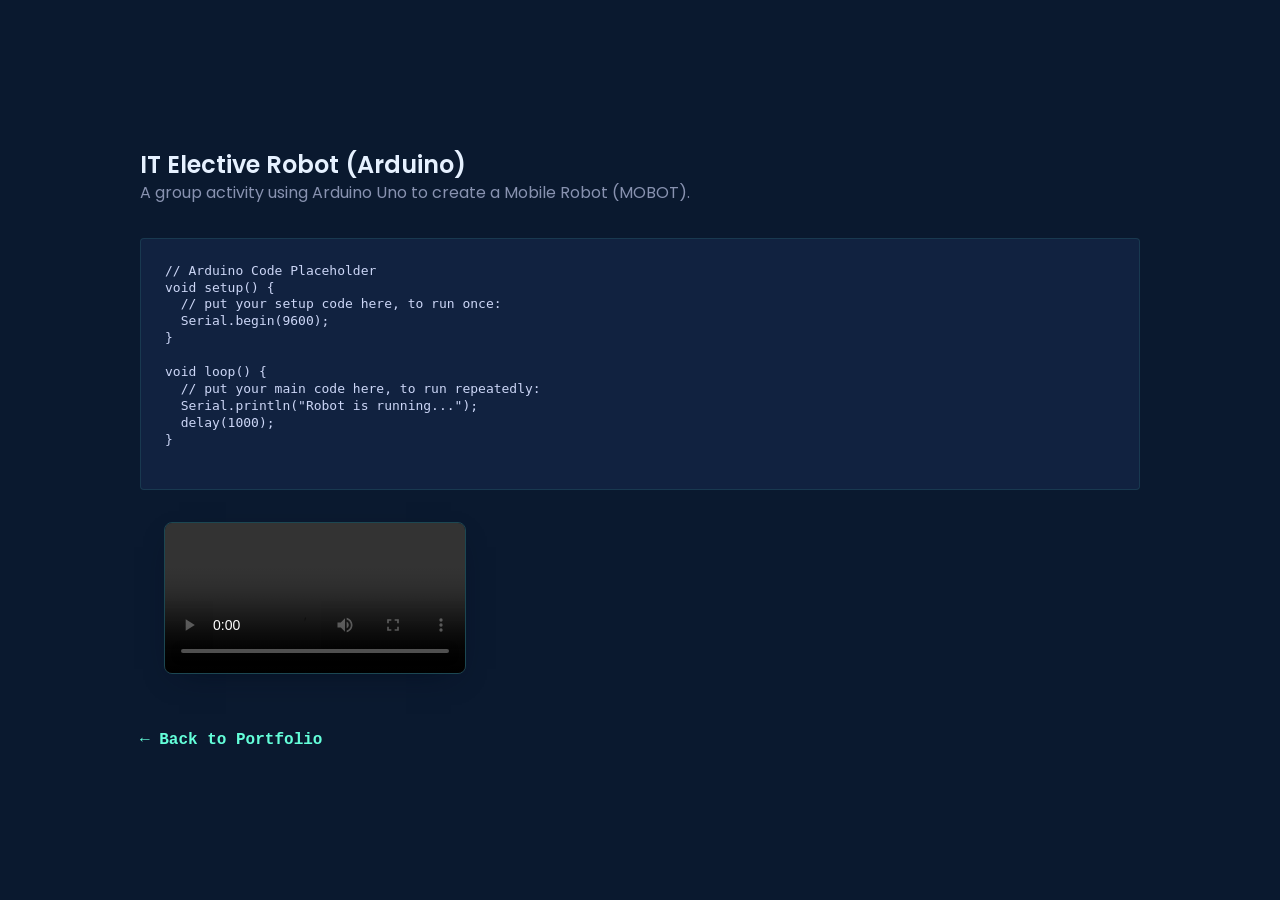
==== Arduino.html @ 3643d7b8 "test test" ====
<!DOCTYPE html>
<html lang="en">
<head>
    <meta charset="UTF-8">
    <meta name="viewport" content="width=device-width, initial-scale=1.0">
    <title>Arduino Project - Jesrel Cuambot</title>
    <link rel="stylesheet" href="style.css">
    <link rel="preconnect" href="https://fonts.googleapis.com">
    <link rel="preconnect" href="https://fonts.gstatic.com" crossorigin>
    <link href="https://fonts.googleapis.com/css2?family=Poppins:wght@300;400;600;700&display=swap" rel="stylesheet">
    <style>
        body {
            background-color: var(--bg-color);
            color: var(--text-main);
        }
        .code-container {
            background: var(--bg-alt);
            color: var(--text-main);
            padding: 1.5rem;
            border-radius: 4px;
            text-align: left;
            overflow-x: auto;
            font-family: 'Courier New', Courier, monospace;
            margin-top: 2rem;
            border: 1px solid rgba(100, 255, 218, 0.1);
        }
        .back-link {
            display: inline-block;
            margin-top: 2rem;
            color: var(--accent-color);
            text-decoration: none;
            font-weight: 600;
            font-family: 'Courier New', Courier, monospace;
            transition: var(--transition);
        }
        .back-link:hover {
            text-decoration: underline;
            text-shadow: 0 0 10px rgba(100, 255, 218, 0.3);
        }
        h1 {
            color: var(--white-color);
        }
        video {
            border: 1px solid rgba(100, 255, 218, 0.2);
            box-shadow: var(--shadow);
        }
    </style>
</head>
<body>
    <main class="container">
        <section>
            <div class="content-wrapper">
                <h1>IT Elective Robot (Arduino)</h1>
                <p>A group activity using Arduino Uno to create a Mobile Robot (MOBOT).</p>
                
                <div class="code-container">
                    <pre>
// Arduino Code Placeholder
void setup() {
  // put your setup code here, to run once:
  Serial.begin(9600);
}

void loop() {
  // put your main code here, to run repeatedly:
  Serial.println("Robot is running...");
  delay(1000);
}
                    </pre>
                </div>

                <div class="project-links" style="margin-top: 2rem;">
                    <video controls style="max-width: 100%; height: auto; border-radius: 8px;">
                        <source src="robot.mp4" type="video/mp4">
                        Your browser does not support the video tag.
                    </video>
                </div>

                <a href="index.html#projects" class="back-link">← Back to Portfolio</a>
            </div>
        </section>
    </main>
</body>
</html>
---- style.css ----
/* ======== GLOBAL STYLES & VARIABLES ======== */
:root {
    --bg-color: #0a192f;
    --bg-alt: #112240;
    --accent-color: #64ffda;
    --text-main: #ccd6f6;
    --text-sub: #8892b0;
    --white-color: #e6f1ff;
    --glass-bg: rgba(10, 25, 47, 0.7);
    --shadow: 0 10px 30px -15px rgba(2, 12, 27, 0.7);
    --transition: all 0.3s cubic-bezier(0.645, 0.045, 0.355, 1);
}

* {
    margin: 0;
    padding: 0;
    box-sizing: border-box;
}

html {
    scroll-behavior: smooth;
}

body {
    font-family: 'Poppins', sans-serif;
    color: var(--text-main);
    background-color: var(--bg-color);
    overflow-x: hidden;
    line-height: 1.3;
}

h1, h2, h3 {
    font-weight: 600;
    color: var(--white-color);
}

h2 {
    font-size: clamp(26px, 5vw, 32px);
    margin-bottom: 2rem;
    display: flex;
    align-items: center;
    position: relative;
    width: 100%;
    white-space: nowrap;
}

h2::after {
    content: "";
    display: block;
    position: relative;
    top: 0px;
    width: 300px;
    height: 1px;
    margin-left: 20px;
    background-color: var(--text-sub);
    opacity: 0.3;
}

p {
    line-height: 1.6;
    color: var(--text-sub);
}

/* ======== ANIMATIONS ======== */
@keyframes fadeInUp {
    from {
        opacity: 0;
        transform: translateY(20px);
    }
    to {
        opacity: 1;
        transform: translateY(0);
    }
}

.reveal {
    opacity: 0;
    transform: translateY(20px);
    transition: var(--transition);
}

.reveal.active {
    opacity: 1;
    transform: translateY(0);
}

/* ======== SCROLLABLE CONTAINER LOGIC ======== */
.container {
    height: 100vh;
    overflow-y: auto;
    scroll-snap-type: y mandatory;
}

section {
    min-height: 100vh;
    width: 100vw;
    scroll-snap-align: start;
    display: flex;
    justify-content: center;
    align-items: center;
    padding: 100px 5%;
    position: relative;
}

section:nth-of-type(even) {
    background-color: var(--bg-alt);
}

.content-wrapper {
    max-width: 1000px;
    width: 100%;
}

/* ======== NAVIGATION BAR ======== */
nav {
    position: fixed;
    top: 0;
    width: 100%;
    background: var(--glass-bg);
    backdrop-filter: blur(10px);
    padding: 1.5rem 0;
    z-index: 1000;
    box-shadow: var(--shadow);
    transition: var(--transition);
}

nav ul {
    list-style: none;
    display: flex;
    justify-content: center;
    gap: 3rem;
}

nav a {
    text-decoration: none;
    color: var(--text-main);
    font-size: 0.9rem;
    font-weight: 500;
    transition: var(--transition);
    font-family: 'Courier New', Courier, monospace;
}

nav a::before {
    content: "// ";
    color: var(--accent-color);
}

nav a:hover {
    color: var(--accent-color);
}

/* ======== PAGE 1: HOME ======== */
#home {
    text-align: center;
    flex-direction: column;
}

.home-content h1 {
    font-size: clamp(40px, 8vw, 80px);
    margin-bottom: 0.5rem;
    color: var(--white-color);
}

.home-content p {
    font-size: clamp(16px, 2vw, 20px);
    font-weight: 400;
    color: var(--text-sub);
    max-width: 540px;
    margin: 0 auto;
}

.profile-pic {
    width: 200px;
    height: 200px;
    border-radius: 50%;
    object-fit: cover;
    margin-bottom: 2rem;
    border: 2px solid var(--accent-color);
    box-shadow: 0 0 20px rgba(100, 255, 218, 0.2);
    transition: var(--transition);
}

.profile-pic:hover {
    box-shadow: 0 0 30px rgba(100, 255, 218, 0.4);
    transform: scale(1.05);
}

/* Scroll down animation */
.scroll-down {
    position: absolute;
    bottom: 30px;
    left: 50%;
    transform: translateX(-50%);
}
.scroll-down a {
    text-decoration: none;
    color: var(--text-main);
    display: block;
    padding-top: 50px;
    position: relative;
    font-size: 0.8rem;
    font-family: 'Courier New', Courier, monospace;
}
.scroll-down span {
    position: absolute;
    top: 0;
    left: 50%;
    width: 24px;
    height: 40px;
    margin-left: -12px;
    border: 2px solid var(--accent-color);
    border-radius: 50px;
}
.scroll-down span::before {
    content: '';
    position: absolute;
    top: 10px;
    left: 50%;
    width: 4px;
    height: 4px;
    margin-left: -2px;
    background-color: var(--accent-color);
    border-radius: 100%;
    animation: scroll-animation 2s infinite;
}
@keyframes scroll-animation {
    0% { opacity: 0; transform: translateY(0); }
    40% { opacity: 1; }
    80% { opacity: 0; transform: translateY(20px); }
    100% { opacity: 0; }
}


/* ======== PAGE 2: ABOUT ======== */
#about .about-text {
    max-width: 700px;
    margin: 0 auto 3rem auto;
    font-size: 1.1rem;
    text-align: left;
}

.skills-grid {
    display: flex;
    justify-content: flex-start;
    gap: 4rem;
    text-align: left;
    flex-wrap: wrap;
}

.skill-category h3 {
    color: var(--accent-color);
    font-family: 'Courier New', Courier, monospace;
    font-size: 1.2rem;
    margin-bottom: 1rem;
}

.skill-category ul {
    list-style: none;
}

.skill-category li {
    padding: 0.3rem 0;
    position: relative;
    padding-left: 1.5rem;
}

.skill-category li::before {
    content: "▹";
    position: absolute;
    left: 0;
    color: var(--accent-color);
}


/* ======== PAGE 3: PROJECTS ======== */
.project-grid {
    display: grid;
    grid-template-columns: repeat(auto-fit, minmax(300px, 1fr));
    gap: 2rem;
}

.project-card {
    background: var(--bg-alt);
    border-radius: 4px;
    overflow: hidden;
    box-shadow: var(--shadow);
    text-align: left;
    transition: var(--transition);
    border: 1px solid transparent;
    display: flex;
    flex-direction: column;
}

.project-card:hover {
    transform: translateY(-5px);
    border-color: var(--accent-color);
}

.project-card img, .project-card video {
    width: 100%;
    height: 200px;
    object-fit: cover;
    filter: grayscale(100%) contrast(1) brightness(90%);
    transition: var(--transition);
}

.project-card:hover img, .project-card:hover video {
    filter: none;
}

.project-card h3 {
    font-size: 1.4rem;
    padding: 1.5rem 1.5rem 0.5rem 1.5rem;
    color: var(--white-color);
}

.project-card p {
    padding: 0 1.5rem 1.5rem 1.5rem;
    font-size: 0.95rem;
    flex-grow: 1;
}

.project-links {
    padding: 0 1.5rem 1.5rem 1.5rem;
    display: flex;
    gap: 1rem;
}

.project-links a {
    text-decoration: none;
    color: var(--accent-color);
    font-family: 'Courier New', Courier, monospace;
    font-size: 0.8rem;
    padding: 0.5rem 1rem;
    border: 1px solid var(--accent-color);
    border-radius: 4px;
    transition: var(--transition);
}

.project-links a:hover {
    background-color: rgba(100, 255, 218, 0.1);
    box-shadow: 0 0 10px rgba(100, 255, 218, 0.2);
}


/* ======== PAGE 4: CONTACT ======== */
#contact .content-wrapper > p {
    margin-bottom: 2rem;
    font-size: 1.1rem;
    max-width: 600px;
    margin-left: auto;
    margin-right: auto;
}
.contact-form {
    display: flex;
    flex-direction: column;
    gap: 1.5rem;
    max-width: 500px;
    margin: 0 auto;
}

.contact-form input,
.contact-form textarea {
    width: 100%;
    padding: 1rem;
    background-color: var(--bg-alt);
    border: 1px solid var(--text-sub);
    border-radius: 4px;
    color: var(--white-color);
    font-family: 'Poppins', sans-serif;
    transition: var(--transition);
}

.contact-form input:focus,
.contact-form textarea:focus {
    outline: none;
    border-color: var(--accent-color);
}

.contact-form button {
    padding: 1rem;
    border: 1px solid var(--accent-color);
    border-radius: 4px;
    background-color: transparent;
    color: var(--accent-color);
    font-size: 1rem;
    font-family: 'Courier New', Courier, monospace;
    font-weight: 600;
    cursor: pointer;
    transition: var(--transition);
    align-self: flex-start;
}

.contact-form button:hover {
    background-color: rgba(100, 255, 218, 0.1);
    box-shadow: 0 0 15px rgba(100, 255, 218, 0.2);
}

#status {
    margin-top: 1rem;
    font-weight: 600;
    text-align: center;
}

.social-links {
    margin-top: 3rem;
}

.social-links p {
    margin-bottom: 1rem;
}

.social-links a {
    color: var(--accent-color);
    text-decoration: none;
    font-weight: 600;
    font-family: 'Courier New', Courier, monospace;
    transition: var(--transition);
}
.social-links a:hover {
    text-shadow: 0 0 10px rgba(100, 255, 218, 0.3);
}
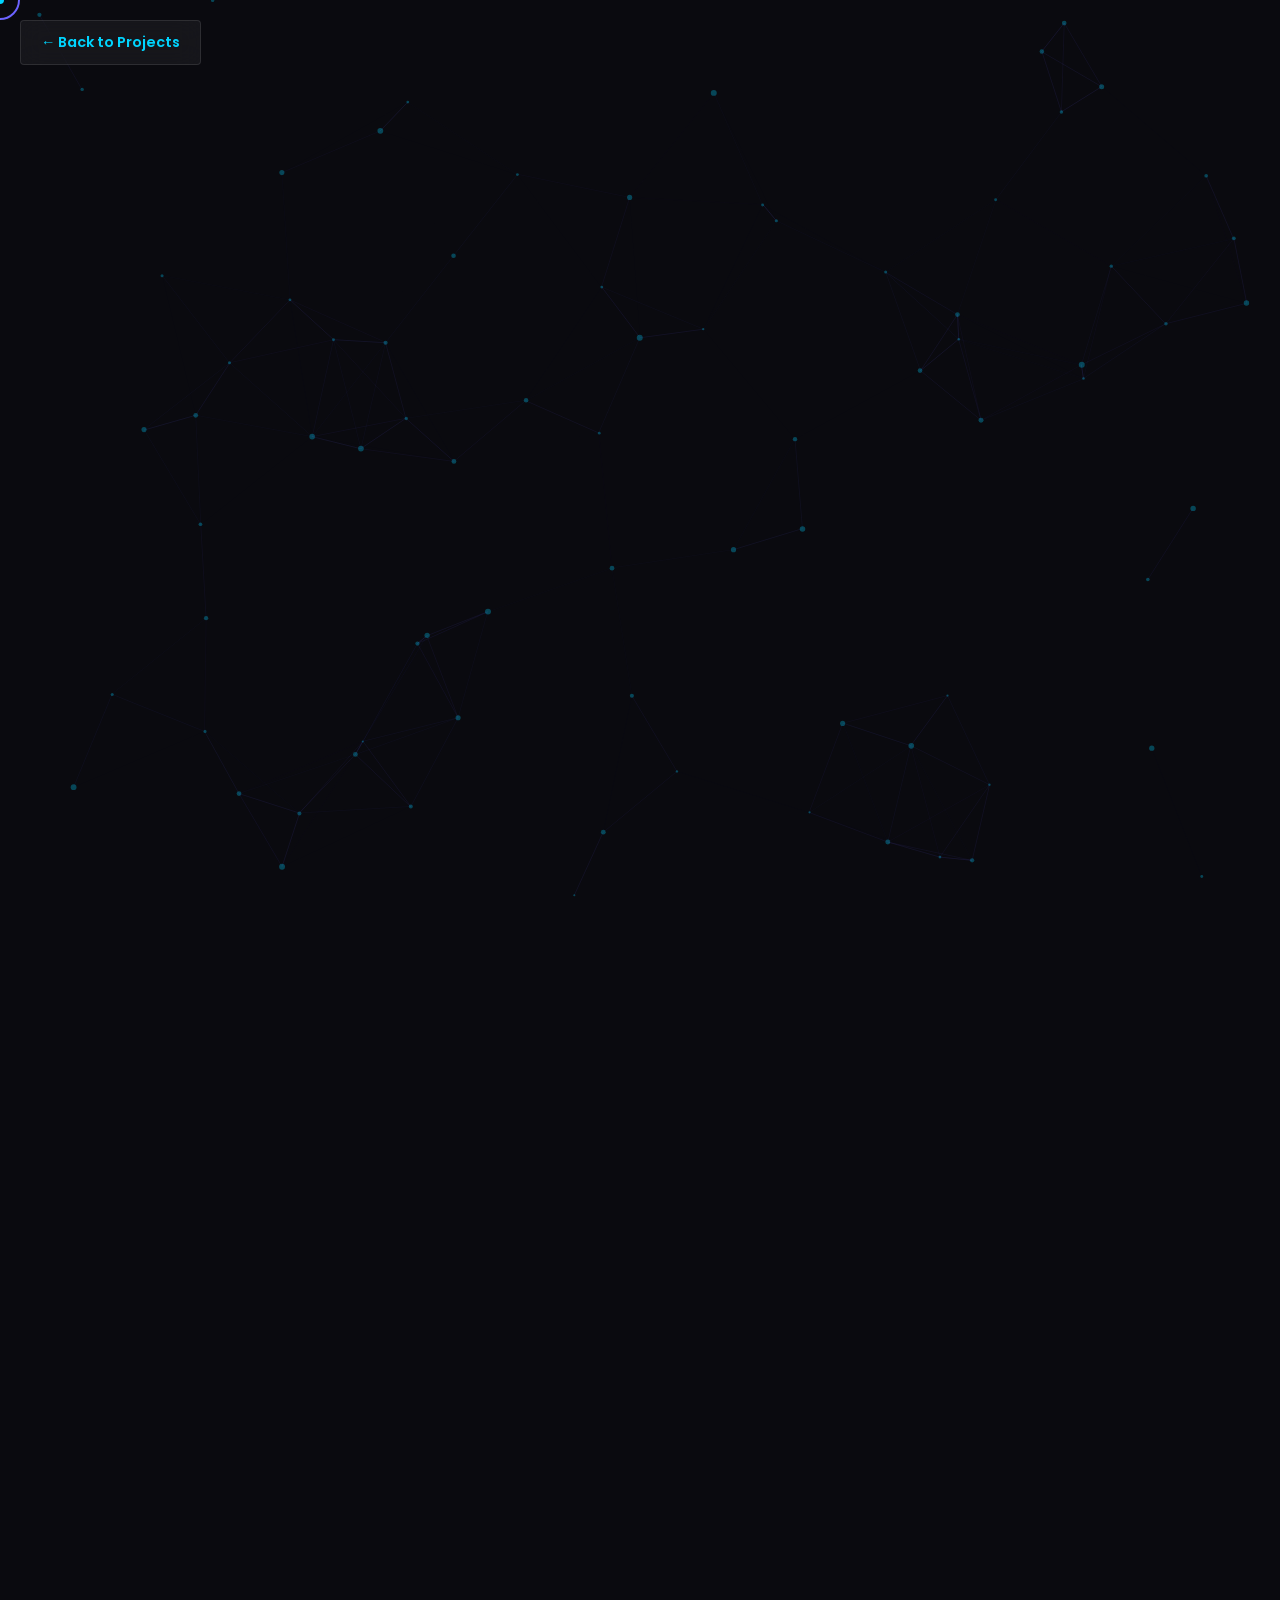
==== commit 9e5ab4f3: "test test" ====
--- a/Arduino.html
+++ b/Arduino.html
@@ -3,82 +3,150 @@
 <head>
     <meta charset="UTF-8">
     <meta name="viewport" content="width=device-width, initial-scale=1.0">
-    <title>Arduino Project - Jesrel Cuambot</title>
+    <title>Arduino Robot | Jesrel Cuambot</title>
     <link rel="stylesheet" href="style.css">
     <link rel="preconnect" href="https://fonts.googleapis.com">
     <link rel="preconnect" href="https://fonts.gstatic.com" crossorigin>
     <link href="https://fonts.googleapis.com/css2?family=Poppins:wght@300;400;600;700&display=swap" rel="stylesheet">
     <style>
-        body {
-            background-color: var(--bg-color);
-            color: var(--text-main);
-        }
-        .code-container {
-            background: var(--bg-alt);
-            color: var(--text-main);
-            padding: 1.5rem;
+        .back-btn-top {
+            position: fixed;
+            top: 20px;
+            left: 20px;
+            z-index: 1001;
+            text-decoration: none;
+            color: var(--accent-cyan);
+            background: var(--surface);
+            backdrop-filter: blur(12px);
+            border: 1px solid var(--glass-border);
+            padding: 10px 20px;
             border-radius: 4px;
-            text-align: left;
-            overflow-x: auto;
-            font-family: 'Courier New', Courier, monospace;
-            margin-top: 2rem;
-            border: 1px solid rgba(100, 255, 218, 0.1);
-        }
-        .back-link {
-            display: inline-block;
-            margin-top: 2rem;
-            color: var(--accent-color);
-            text-decoration: none;
+            font-size: 0.9rem;
             font-weight: 600;
-            font-family: 'Courier New', Courier, monospace;
             transition: var(--transition);
         }
-        .back-link:hover {
-            text-decoration: underline;
-            text-shadow: 0 0 10px rgba(100, 255, 218, 0.3);
+
+        .back-btn-top:hover {
+            background: var(--accent-cyan);
+            color: var(--bg-dark);
+            transform: translateY(-2px);
+            box-shadow: 0 5px 15px rgba(0, 212, 255, 0.2);
         }
-        h1 {
-            color: var(--white-color);
+
+        .project-detail-content {
+            padding-top: 100px;
+            max-width: 900px;
+            margin: 0 auto;
         }
-        video {
-            border: 1px solid rgba(100, 255, 218, 0.2);
-            box-shadow: var(--shadow);
+
+        .project-header {
+            margin-bottom: 3rem;
+        }
+
+        .project-title {
+            font-size: clamp(2rem, 5vw, 3.5rem);
+            margin-bottom: 1rem;
+            color: var(--white);
+        }
+
+        .media-container {
+            width: 100%;
+            margin-bottom: 3rem;
+            border-radius: 16px;
+            overflow: hidden;
+            border: 1px solid var(--glass-border);
+            box-shadow: 0 20px 40px rgba(0,0,0,0.4);
+            background: #000;
+        }
+
+        .media-container video {
+            width: 100%;
+            display: block;
+        }
+
+        .code-block {
+            background: rgba(10, 10, 15, 0.9);
+            border: 1px solid var(--glass-border);
+            padding: 2rem;
+            border-radius: 12px;
+            overflow-x: auto;
+            font-family: 'Courier New', monospace;
+            color: var(--accent-cyan);
+            margin-bottom: 3rem;
+        }
+
+        .details-card {
+            background: var(--surface);
+            backdrop-filter: blur(12px);
+            border: 1px solid var(--glass-border);
+            padding: 3rem;
+            border-radius: 20px;
+            margin-bottom: 5rem;
+        }
+
+        .details-card h3 {
+            color: var(--accent-cyan);
+            margin-bottom: 1.5rem;
+            font-size: 1.5rem;
+        }
+
+        .details-card p {
+            margin-bottom: 2rem;
+            font-weight: 300;
         }
     </style>
 </head>
 <body>
-    <main class="container">
-        <section>
-            <div class="content-wrapper">
-                <h1>IT Elective Robot (Arduino)</h1>
-                <p>A group activity using Arduino Uno to create a Mobile Robot (MOBOT).</p>
+    <!-- Custom Cursor -->
+    <div class="cursor-dot"></div>
+    <div class="cursor-outline"></div>
+
+    <!-- Particle Background -->
+    <canvas id="particleCanvas"></canvas>
+
+    <a href="index.html#projects" class="back-btn-top">← Back to Projects</a>
+
+    <main class="container section-padding">
+        <div class="project-detail-content reveal">
+            <div class="project-header">
+                <h1 class="project-title gradient-text">Arduino Mobile Robot</h1>
+                <p class="pre-title">IT Elective Project | Group Activity</p>
+            </div>
+
+            <div class="media-container">
+                <video controls>
+                    <source src="robot.mp4" type="video/mp4">
+                    Your browser does not support the video tag.
+                </video>
+            </div>
+
+            <div class="details-card">
+                <h3>Project Overview</h3>
+                <p>A group activity using Arduino Uno to create a fully functional Mobile Robot (MOBOT). This project focused on integrating hardware components with C++ based Arduino programming to achieve autonomous or remote-controlled movement.</p>
                 
-                <div class="code-container">
+                <h3>Source Code Snippet</h3>
+                <div class="code-block">
                     <pre>
 // Arduino Code Placeholder
 void setup() {
-  // put your setup code here, to run once:
   Serial.begin(9600);
+  // Initialize motor pins here
 }
 
 void loop() {
-  // put your main code here, to run repeatedly:
+  // Main control logic
   Serial.println("Robot is running...");
   delay(1000);
 }
                     </pre>
                 </div>
 
-                <div class="project-links" style="margin-top: 2rem;">
-                    <video controls style="max-width: 100%; height: auto; border-radius: 8px;">
-                        <source src="robot.mp4" type="video/mp4">
-                        Your browser does not support the video tag.
-                    </video>
-                </div>
+                <h3>Learning Outcomes</h3>
+                <p>Through this workshop, we gained hands-on experience in circuit design, motor control logic, and collaborative engineering. The robot successfully demonstrated mobility and responsiveness during the final presentation.</p>
+            </div>
+        </div>
+    </main>
 
-                <a href="index.html#projects" class="back-link">← Back to Portfolio</a>
-            </div>
-        </section>
-    </main>
+    <script src="script.js"></script>
 </body>
 </html>
--- a/style.css
+++ b/style.css
@@ -1,82 +1,339 @@
-/* ======== GLOBAL STYLES & VARIABLES ======== */
+/* ======== GLOBAL VARIABLES & RESET ======== */
 :root {
-    --bg-color: #0a192f;
-    --bg-alt: #112240;
-    --accent-color: #64ffda;
-    --text-main: #ccd6f6;
-    --text-sub: #8892b0;
-    --white-color: #e6f1ff;
-    --glass-bg: rgba(10, 25, 47, 0.7);
-    --shadow: 0 10px 30px -15px rgba(2, 12, 27, 0.7);
-    --transition: all 0.3s cubic-bezier(0.645, 0.045, 0.355, 1);
+    --bg-dark: #0a0a0f;
+    --surface: rgba(255, 255, 255, 0.05);
+    --surface-hover: rgba(255, 255, 255, 0.1);
+    --accent-purple: #6c63ff;
+    --accent-cyan: #00d4ff;
+    --text-main: #e0e0e0;
+    --text-muted: #888;
+    --white: #ffffff;
+    --glass-border: rgba(255, 255, 255, 0.1);
+    --transition: all 0.4s cubic-bezier(0.175, 0.885, 0.32, 1.275);
 }
 
 * {
     margin: 0;
     padding: 0;
     box-sizing: border-box;
+    cursor: none; /* Hide default cursor for custom one */
 }
 
 html {
     scroll-behavior: smooth;
+    overflow-x: hidden;
 }
 
 body {
     font-family: 'Poppins', sans-serif;
+    background-color: var(--bg-dark);
     color: var(--text-main);
-    background-color: var(--bg-color);
+    line-height: 1.6;
     overflow-x: hidden;
-    line-height: 1.3;
-}
-
-h1, h2, h3 {
-    font-weight: 600;
-    color: var(--white-color);
-}
-
-h2 {
-    font-size: clamp(26px, 5vw, 32px);
+}
+
+/* ======== CUSTOM CURSOR ======== */
+.cursor-dot,
+.cursor-outline {
+    pointer-events: none;
+    position: fixed;
+    top: 0;
+    left: 0;
+    transform: translate(-50%, -50%);
+    border-radius: 50%;
+    z-index: 9999;
+    transition: opacity 0.3s ease, transform 0.3s ease;
+}
+
+.cursor-dot {
+    width: 8px;
+    height: 8px;
+    background-color: var(--accent-cyan);
+}
+
+.cursor-outline {
+    width: 40px;
+    height: 40px;
+    border: 2px solid var(--accent-purple);
+}
+
+/* Cursor hover state */
+.cursor-hover .cursor-dot {
+    transform: translate(-50%, -50%) scale(1.5);
+}
+.cursor-hover .cursor-outline {
+    width: 60px;
+    height: 60px;
+    background-color: rgba(108, 99, 255, 0.1);
+    border-color: var(--accent-cyan);
+}
+
+/* ======== BACKGROUNDS ======== */
+#particleCanvas {
+    position: fixed;
+    top: 0;
+    left: 0;
+    width: 100%;
+    height: 100%;
+    z-index: -1;
+}
+
+/* ======== NAVIGATION ======== */
+header {
+    position: fixed;
+    top: 0;
+    width: 100%;
+    z-index: 1000;
+    background: rgba(10, 10, 15, 0.8);
+    backdrop-filter: blur(12px);
+    border-bottom: 1px solid var(--glass-border);
+}
+
+.nav-container {
+    max-width: 1200px;
+    margin: 0 auto;
+    padding: 1.5rem 5%;
+    display: flex;
+    justify-content: space-between;
+    align-items: center;
+}
+
+.logo {
+    font-size: 1.5rem;
+    font-weight: 700;
+    text-decoration: none;
+    color: var(--white);
+}
+
+.logo span {
+    color: var(--accent-cyan);
+}
+
+.nav-links {
+    display: flex;
+    list-style: none;
+    gap: 2.5rem;
+}
+
+.nav-links a {
+    text-decoration: none;
+    color: var(--text-main);
+    font-weight: 400;
+    font-size: 0.9rem;
+    position: relative;
+    transition: var(--transition);
+}
+
+.nav-links a::after {
+    content: '';
+    position: absolute;
+    bottom: -5px;
+    left: 0;
+    width: 100%;
+    height: 2px;
+    background: linear-gradient(to right, var(--accent-purple), var(--accent-cyan));
+    transform: scaleX(0);
+    transform-origin: right;
+    transition: transform 0.3s ease;
+}
+
+.nav-links a:hover {
+    color: var(--white);
+}
+
+.nav-links a:hover::after {
+    transform: scaleX(1);
+    transform-origin: left;
+}
+
+/* Hamburger Menu */
+.menu-btn {
+    display: none;
+    justify-content: center;
+    align-items: center;
+    width: 30px;
+    height: 30px;
+    cursor: pointer;
+    transition: all .5s ease-in-out;
+    z-index: 1001;
+}
+
+.menu-btn__burger {
+    width: 25px;
+    height: 2px;
+    background: var(--white);
+    border-radius: 5px;
+    transition: all .5s ease-in-out;
+}
+
+.menu-btn__burger::before,
+.menu-btn__burger::after {
+    content: '';
+    position: absolute;
+    width: 25px;
+    height: 2px;
+    background: var(--white);
+    border-radius: 5px;
+    transition: all .5s ease-in-out;
+}
+
+.menu-btn__burger::before { transform: translateY(-8px); }
+.menu-btn__burger::after { transform: translateY(8px); }
+
+/* Animation */
+.menu-btn.open .menu-btn__burger {
+    transform: translateX(-50px);
+    background: transparent;
+}
+.menu-btn.open .menu-btn__burger::before {
+    transform: rotate(45deg) translate(35px, -35px);
+}
+.menu-btn.open .menu-btn__burger::after {
+    transform: rotate(-45deg) translate(35px, 35px);
+}
+
+/* ======== HERO SECTION ======== */
+.hero-section {
+    height: 100vh;
+    display: flex;
+    justify-content: center;
+    align-items: center;
+    text-align: center;
+    padding: 0 5%;
+}
+
+.profile-container {
     margin-bottom: 2rem;
-    display: flex;
+    position: relative;
+    display: inline-block;
+}
+
+.profile-pic {
+    width: 180px;
+    height: 180px;
+    border-radius: 50%;
+    object-fit: cover;
+    border: 4px solid var(--glass-border);
+    animation: floating 4s ease-in-out infinite;
+    box-shadow: 0 0 30px rgba(108, 99, 255, 0.2);
+}
+
+@keyframes floating {
+    0%, 100% { transform: translateY(0); }
+    50% { transform: translateY(-15px); }
+}
+
+.pre-title {
+    color: var(--accent-cyan);
+    font-family: 'Courier New', monospace;
+    font-size: 1.1rem;
+    margin-bottom: 0.5rem;
+}
+
+.hero-section h1 {
+    font-size: clamp(3rem, 8vw, 5rem);
+    font-weight: 700;
+    margin-bottom: 1rem;
+}
+
+.gradient-text {
+    background: linear-gradient(45deg, var(--accent-purple), var(--accent-cyan), var(--accent-purple));
+    background-size: 200% auto;
+    -webkit-background-clip: text;
+    -webkit-text-fill-color: transparent;
+    animation: gradientShift 5s linear infinite;
+}
+
+@keyframes gradientShift {
+    to { background-position: 200% center; }
+}
+
+.typewriter-text {
+    font-size: clamp(1.2rem, 3vw, 2rem);
+    font-weight: 300;
+    color: var(--text-muted);
+    min-height: 1.5em;
+}
+
+/* Scroll Indicator */
+.scroll-indicator {
+    position: absolute;
+    bottom: 40px;
+    left: 50%;
+    transform: translateX(-50%);
+}
+
+.scroll-indicator a {
+    text-decoration: none;
+    color: var(--text-muted);
+    display: flex;
+    flex-direction: column;
     align-items: center;
+    gap: 10px;
+}
+
+.scroll-indicator span {
+    width: 25px;
+    height: 45px;
+    border: 2px solid var(--text-muted);
+    border-radius: 20px;
     position: relative;
-    width: 100%;
-    white-space: nowrap;
-}
-
-h2::after {
-    content: "";
-    display: block;
-    position: relative;
-    top: 0px;
-    width: 300px;
+}
+
+.scroll-indicator span::before {
+    content: '';
+    position: absolute;
+    top: 8px;
+    left: 50%;
+    width: 6px;
+    height: 6px;
+    background-color: var(--accent-cyan);
+    border-radius: 50%;
+    transform: translateX(-50%);
+    animation: scrollMouse 2s infinite;
+}
+
+@keyframes scrollMouse {
+    0% { opacity: 1; transform: translate(-50%, 0); }
+    100% { opacity: 0; transform: translate(-50%, 20px); }
+}
+
+/* ======== GENERAL SECTION STYLES ======== */
+.section-padding {
+    padding: 100px 5%;
+}
+
+.container {
+    max-width: 1100px;
+    margin: 0 auto;
+}
+
+.section-title {
+    font-size: clamp(2rem, 5vw, 2.5rem);
+    margin-bottom: 3rem;
+    display: flex;
+    align-items: center;
+    gap: 15px;
+}
+
+.section-title span {
+    color: var(--accent-purple);
+    font-family: 'Courier New', monospace;
+    font-size: 1.2rem;
+}
+
+.section-title::after {
+    content: '';
+    flex: 1;
     height: 1px;
-    margin-left: 20px;
-    background-color: var(--text-sub);
-    opacity: 0.3;
-}
-
-p {
-    line-height: 1.6;
-    color: var(--text-sub);
-}
-
-/* ======== ANIMATIONS ======== */
-@keyframes fadeInUp {
-    from {
-        opacity: 0;
-        transform: translateY(20px);
-    }
-    to {
-        opacity: 1;
-        transform: translateY(0);
-    }
-}
-
+    background: var(--glass-border);
+}
+
+/* Reveal Animations */
 .reveal {
     opacity: 0;
-    transform: translateY(20px);
-    transition: var(--transition);
+    transform: translateY(30px);
+    transition: all 0.8s ease-out;
 }
 
 .reveal.active {
@@ -84,339 +341,305 @@
     transform: translateY(0);
 }
 
-/* ======== SCROLLABLE CONTAINER LOGIC ======== */
-.container {
-    height: 100vh;
-    overflow-y: auto;
-    scroll-snap-type: y mandatory;
-}
-
-section {
-    min-height: 100vh;
-    width: 100vw;
-    scroll-snap-align: start;
+/* ======== ABOUT SECTION ======== */
+.about-text p {
+    margin-bottom: 1.5rem;
+    font-weight: 300;
+}
+
+.skills-tags {
+    display: flex;
+    flex-wrap: wrap;
+    gap: 12px;
+    margin-top: 2rem;
+}
+
+.skill-tag {
+    background: var(--surface);
+    border: 1px solid var(--glass-border);
+    padding: 8px 16px;
+    border-radius: 30px;
+    font-size: 0.85rem;
+    transition: var(--transition);
+}
+
+.skill-tag:hover {
+    background: rgba(108, 99, 255, 0.1);
+    border-color: var(--accent-purple);
+    transform: translateY(-5px);
+    box-shadow: 0 5px 15px rgba(108, 99, 255, 0.2);
+}
+
+/* ======== PROJECTS SECTION ======== */
+.project-grid {
+    display: grid;
+    grid-template-columns: repeat(auto-fit, minmax(320px, 1fr));
+    gap: 2rem;
+}
+
+.project-card {
+    background: var(--surface);
+    backdrop-filter: blur(12px);
+    border: 1px solid var(--glass-border);
+    border-radius: 16px;
+    overflow: hidden;
+    transition: var(--transition);
+}
+
+.project-card:hover {
+    transform: translateY(-8px);
+    border-color: var(--accent-cyan);
+    box-shadow: 0 10px 30px rgba(0, 212, 255, 0.1);
+}
+
+.card-image {
+    position: relative;
+    height: 220px;
+    overflow: hidden;
+}
+
+.card-image img, .card-image video {
+    width: 100%;
+    height: 100%;
+    object-fit: cover;
+    transition: transform 0.5s ease;
+}
+
+.card-overlay {
+    position: absolute;
+    top: 0;
+    left: 0;
+    width: 100%;
+    height: 100%;
+    background: rgba(10, 10, 15, 0.7);
     display: flex;
     justify-content: center;
     align-items: center;
-    padding: 100px 5%;
+    opacity: 0;
+    transition: opacity 0.3s ease;
+}
+
+.project-card:hover .card-overlay {
+    opacity: 1;
+}
+
+.project-card:hover .card-image img {
+    transform: scale(1.1);
+}
+
+.cta-btn {
+    text-decoration: none;
+    color: var(--white);
+    border: 1px solid var(--accent-cyan);
+    padding: 10px 20px;
+    border-radius: 4px;
+    font-size: 0.9rem;
+    transition: var(--transition);
+}
+
+.cta-btn:hover {
+    background: var(--accent-cyan);
+    color: var(--bg-dark);
+}
+
+.card-content {
+    padding: 1.5rem;
+}
+
+.card-content h3 {
+    font-size: 1.25rem;
+    margin-bottom: 0.8rem;
+}
+
+.card-content p {
+    font-size: 0.9rem;
+    color: var(--text-muted);
+    margin-bottom: 1.2rem;
+}
+
+.card-tags {
+    display: flex;
+    gap: 10px;
+}
+
+.card-tags span {
+    font-size: 0.75rem;
+    color: var(--accent-purple);
+    font-family: 'Courier New', monospace;
+}
+
+/* ======== HOBBY GRID ======== */
+.hobby-grid {
+    display: grid;
+    grid-template-columns: repeat(auto-fit, minmax(240px, 1fr));
+    gap: 1.5rem;
+}
+
+.hobby-card {
     position: relative;
-}
-
-section:nth-of-type(even) {
-    background-color: var(--bg-alt);
-}
-
-.content-wrapper {
-    max-width: 1000px;
-    width: 100%;
-}
-
-/* ======== NAVIGATION BAR ======== */
-nav {
-    position: fixed;
-    top: 0;
-    width: 100%;
-    background: var(--glass-bg);
-    backdrop-filter: blur(10px);
-    padding: 1.5rem 0;
-    z-index: 1000;
-    box-shadow: var(--shadow);
-    transition: var(--transition);
-}
-
-nav ul {
-    list-style: none;
-    display: flex;
-    justify-content: center;
-    gap: 3rem;
-}
-
-nav a {
-    text-decoration: none;
-    color: var(--text-main);
-    font-size: 0.9rem;
-    font-weight: 500;
-    transition: var(--transition);
-    font-family: 'Courier New', Courier, monospace;
-}
-
-nav a::before {
-    content: "// ";
-    color: var(--accent-color);
-}
-
-nav a:hover {
-    color: var(--accent-color);
-}
-
-/* ======== PAGE 1: HOME ======== */
-#home {
+    border-radius: 12px;
+    overflow: hidden;
+    height: 280px;
+    background: var(--surface);
+    border: 1px solid var(--glass-border);
+}
+
+.hobby-card img {
+    width: 100%;
+    height: 100%;
+    object-fit: cover;
+    opacity: 0.6;
+    transition: var(--transition);
+}
+
+.hobby-info {
+    position: absolute;
+    bottom: 0;
+    left: 0;
+    width: 100%;
+    padding: 1.5rem;
+    background: linear-gradient(transparent, rgba(10, 10, 15, 0.9));
+}
+
+.hobby-card:hover img {
+    opacity: 1;
+    transform: scale(1.05);
+}
+
+/* ======== CONTACT SECTION ======== */
+.contact-wrapper {
     text-align: center;
+    max-width: 600px;
+    margin: 0 auto;
+}
+
+.contact-desc {
+    margin-bottom: 3rem;
+}
+
+.contact-form {
+    display: flex;
     flex-direction: column;
-}
-
-.home-content h1 {
-    font-size: clamp(40px, 8vw, 80px);
-    margin-bottom: 0.5rem;
-    color: var(--white-color);
-}
-
-.home-content p {
-    font-size: clamp(16px, 2vw, 20px);
-    font-weight: 400;
-    color: var(--text-sub);
-    max-width: 540px;
-    margin: 0 auto;
-}
-
-.profile-pic {
-    width: 200px;
-    height: 200px;
-    border-radius: 50%;
-    object-fit: cover;
-    margin-bottom: 2rem;
-    border: 2px solid var(--accent-color);
-    box-shadow: 0 0 20px rgba(100, 255, 218, 0.2);
-    transition: var(--transition);
-}
-
-.profile-pic:hover {
-    box-shadow: 0 0 30px rgba(100, 255, 218, 0.4);
-    transform: scale(1.05);
-}
-
-/* Scroll down animation */
-.scroll-down {
-    position: absolute;
-    bottom: 30px;
-    left: 50%;
-    transform: translateX(-50%);
-}
-.scroll-down a {
-    text-decoration: none;
-    color: var(--text-main);
-    display: block;
-    padding-top: 50px;
+    gap: 2rem;
+}
+
+.form-group {
     position: relative;
-    font-size: 0.8rem;
-    font-family: 'Courier New', Courier, monospace;
-}
-.scroll-down span {
-    position: absolute;
-    top: 0;
-    left: 50%;
-    width: 24px;
-    height: 40px;
-    margin-left: -12px;
-    border: 2px solid var(--accent-color);
-    border-radius: 50px;
-}
-.scroll-down span::before {
-    content: '';
+}
+
+.form-group input, .form-group textarea {
+    width: 100%;
+    padding: 10px 0;
+    background: transparent;
+    border: none;
+    border-bottom: 1px solid var(--text-muted);
+    color: var(--white);
+    font-size: 1rem;
+    transition: border-color 0.3s ease;
+}
+
+.form-group label {
     position: absolute;
     top: 10px;
-    left: 50%;
-    width: 4px;
-    height: 4px;
-    margin-left: -2px;
-    background-color: var(--accent-color);
-    border-radius: 100%;
-    animation: scroll-animation 2s infinite;
-}
-@keyframes scroll-animation {
-    0% { opacity: 0; transform: translateY(0); }
-    40% { opacity: 1; }
-    80% { opacity: 0; transform: translateY(20px); }
-    100% { opacity: 0; }
-}
-
-
-/* ======== PAGE 2: ABOUT ======== */
-#about .about-text {
-    max-width: 700px;
-    margin: 0 auto 3rem auto;
-    font-size: 1.1rem;
-    text-align: left;
-}
-
-.skills-grid {
-    display: flex;
-    justify-content: flex-start;
-    gap: 4rem;
-    text-align: left;
-    flex-wrap: wrap;
-}
-
-.skill-category h3 {
-    color: var(--accent-color);
-    font-family: 'Courier New', Courier, monospace;
-    font-size: 1.2rem;
-    margin-bottom: 1rem;
-}
-
-.skill-category ul {
-    list-style: none;
-}
-
-.skill-category li {
-    padding: 0.3rem 0;
+    left: 0;
+    color: var(--text-muted);
+    pointer-events: none;
+    transition: all 0.3s ease;
+}
+
+.form-group input:focus, .form-group textarea:focus {
+    outline: none;
+    border-bottom-color: var(--accent-cyan);
+}
+
+.form-group input:focus ~ label,
+.form-group textarea:focus ~ label,
+.form-group input:valid ~ label,
+.form-group textarea:valid ~ label {
+    top: -20px;
+    font-size: 0.85rem;
+    color: var(--accent-cyan);
+}
+
+.submit-btn {
+    background: linear-gradient(45deg, var(--accent-purple), var(--accent-cyan));
+    border: none;
+    padding: 15px 30px;
+    color: var(--white);
+    font-size: 1rem;
+    font-weight: 600;
+    border-radius: 4px;
+    cursor: pointer;
+    align-self: flex-start;
     position: relative;
-    padding-left: 1.5rem;
-}
-
-.skill-category li::before {
-    content: "▹";
-    position: absolute;
-    left: 0;
-    color: var(--accent-color);
-}
-
-
-/* ======== PAGE 3: PROJECTS ======== */
-.project-grid {
-    display: grid;
-    grid-template-columns: repeat(auto-fit, minmax(300px, 1fr));
-    gap: 2rem;
-}
-
-.project-card {
-    background: var(--bg-alt);
-    border-radius: 4px;
     overflow: hidden;
-    box-shadow: var(--shadow);
-    text-align: left;
-    transition: var(--transition);
-    border: 1px solid transparent;
-    display: flex;
-    flex-direction: column;
-}
-
-.project-card:hover {
-    transform: translateY(-5px);
-    border-color: var(--accent-color);
-}
-
-.project-card img, .project-card video {
-    width: 100%;
-    height: 200px;
-    object-fit: cover;
-    filter: grayscale(100%) contrast(1) brightness(90%);
-    transition: var(--transition);
-}
-
-.project-card:hover img, .project-card:hover video {
-    filter: none;
-}
-
-.project-card h3 {
-    font-size: 1.4rem;
-    padding: 1.5rem 1.5rem 0.5rem 1.5rem;
-    color: var(--white-color);
-}
-
-.project-card p {
-    padding: 0 1.5rem 1.5rem 1.5rem;
-    font-size: 0.95rem;
-    flex-grow: 1;
-}
-
-.project-links {
-    padding: 0 1.5rem 1.5rem 1.5rem;
-    display: flex;
-    gap: 1rem;
-}
-
-.project-links a {
-    text-decoration: none;
-    color: var(--accent-color);
-    font-family: 'Courier New', Courier, monospace;
-    font-size: 0.8rem;
-    padding: 0.5rem 1rem;
-    border: 1px solid var(--accent-color);
-    border-radius: 4px;
-    transition: var(--transition);
-}
-
-.project-links a:hover {
-    background-color: rgba(100, 255, 218, 0.1);
-    box-shadow: 0 0 10px rgba(100, 255, 218, 0.2);
-}
-
-
-/* ======== PAGE 4: CONTACT ======== */
-#contact .content-wrapper > p {
-    margin-bottom: 2rem;
-    font-size: 1.1rem;
-    max-width: 600px;
-    margin-left: auto;
-    margin-right: auto;
-}
-.contact-form {
-    display: flex;
-    flex-direction: column;
-    gap: 1.5rem;
-    max-width: 500px;
-    margin: 0 auto;
-}
-
-.contact-form input,
-.contact-form textarea {
-    width: 100%;
-    padding: 1rem;
-    background-color: var(--bg-alt);
-    border: 1px solid var(--text-sub);
-    border-radius: 4px;
-    color: var(--white-color);
-    font-family: 'Poppins', sans-serif;
-    transition: var(--transition);
-}
-
-.contact-form input:focus,
-.contact-form textarea:focus {
-    outline: none;
-    border-color: var(--accent-color);
-}
-
-.contact-form button {
-    padding: 1rem;
-    border: 1px solid var(--accent-color);
-    border-radius: 4px;
-    background-color: transparent;
-    color: var(--accent-color);
-    font-size: 1rem;
-    font-family: 'Courier New', Courier, monospace;
-    font-weight: 600;
-    cursor: pointer;
-    transition: var(--transition);
-    align-self: flex-start;
-}
-
-.contact-form button:hover {
-    background-color: rgba(100, 255, 218, 0.1);
-    box-shadow: 0 0 15px rgba(100, 255, 218, 0.2);
-}
-
-#status {
-    margin-top: 1rem;
-    font-weight: 600;
-    text-align: center;
+    transition: var(--transition);
+}
+
+.submit-btn:hover {
+    transform: translateY(-3px);
+    box-shadow: 0 10px 20px rgba(0, 212, 255, 0.2);
 }
 
 .social-links {
     margin-top: 3rem;
-}
-
-.social-links p {
-    margin-bottom: 1rem;
-}
-
-.social-links a {
-    color: var(--accent-color);
+    display: flex;
+    justify-content: center;
+    gap: 2rem;
+}
+
+.social-icon {
     text-decoration: none;
-    font-weight: 600;
-    font-family: 'Courier New', Courier, monospace;
-    transition: var(--transition);
-}
-.social-links a:hover {
-    text-shadow: 0 0 10px rgba(100, 255, 218, 0.3);
-}+    color: var(--text-muted);
+    font-weight: 500;
+    transition: var(--transition);
+}
+
+.social-icon:hover {
+    color: var(--accent-purple);
+    text-shadow: 0 0 10px rgba(108, 99, 255, 0.5);
+}
+
+/* ======== FOOTER & BACK TO TOP ======== */
+#backToTop {
+    display: none;
+    position: fixed;
+    bottom: 30px;
+    right: 30px;
+    z-index: 99;
+    border: 1px solid var(--accent-cyan);
+    background: var(--bg-dark);
+    color: var(--accent-cyan);
+    padding: 10px 15px;
+    border-radius: 4px;
+    font-size: 1.2rem;
+    transition: var(--transition);
+}
+
+#backToTop:hover {
+    background: var(--accent-cyan);
+    color: var(--bg-dark);
+}
+
+footer {
+    text-align: center;
+    padding: 40px 0;
+    border-top: 1px solid var(--glass-border);
+    font-size: 0.85rem;
+    color: var(--text-muted);
+}
+
+/* ======== MOBILE RESPONSIVE ======== */
+@media screen and (max-width: 768px) {
+    .nav-links {
+        display: none; /* Hide links on mobile for simplicity, or implement menu */
+    }
+    
+    .hero-section h1 {
+        font-size: 3.5rem;
+    }
+    
+    .section-padding {
+        padding: 60px 5%;
+    }
+}
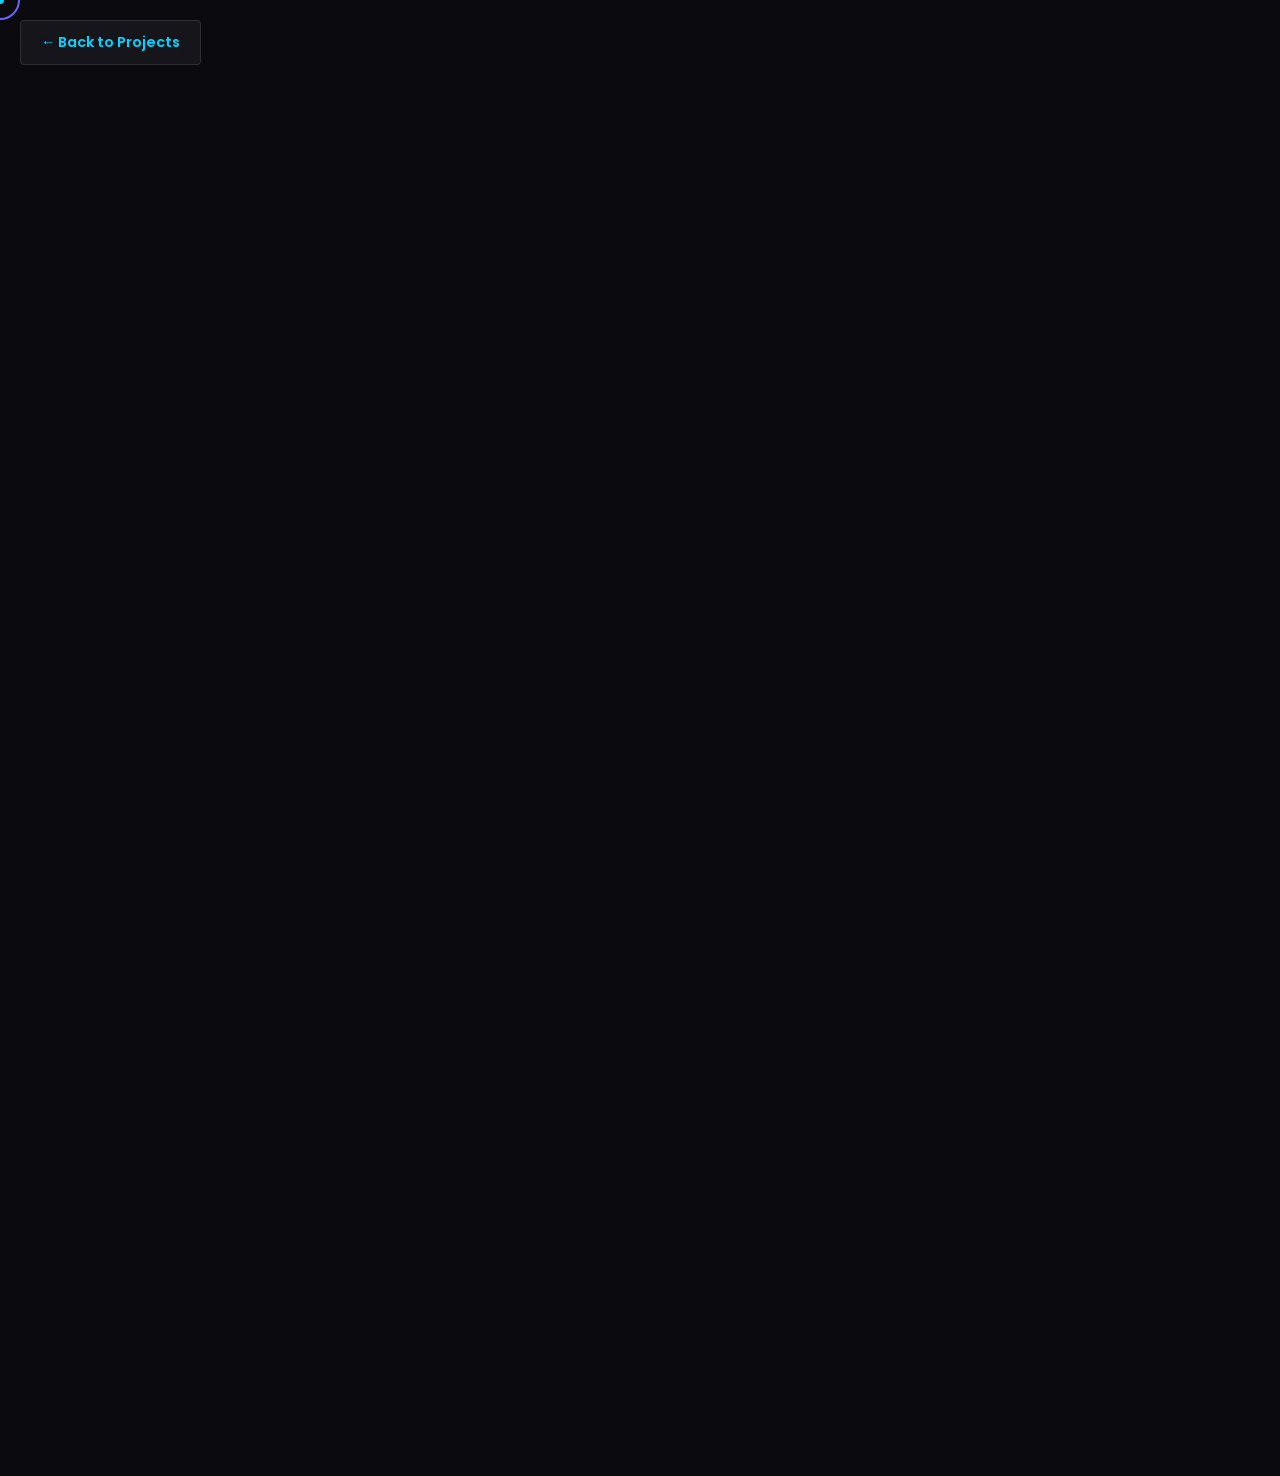
==== commit 7361d142: "test test" ====
--- a/Arduino.html
+++ b/Arduino.html
@@ -9,6 +9,62 @@
     <link rel="preconnect" href="https://fonts.gstatic.com" crossorigin>
     <link href="https://fonts.googleapis.com/css2?family=Poppins:wght@300;400;600;700&display=swap" rel="stylesheet">
     <style>
+        /* ADDED MISSING VARIABLES FOR THE NEW THEME */
+        :root {
+            --accent-cyan: #00d4ff;
+            --accent-purple: #6c63ff;
+            --surface: rgba(255, 255, 255, 0.05);
+            --glass-border: rgba(255, 255, 255, 0.1);
+            --bg-dark: #0a0a0f;
+            --white: #e0e0e0;
+            --text-muted: #888888;
+            --transition: all 0.3s ease;
+        }
+
+        body {
+            background-color: var(--bg-dark);
+            color: var(--white);
+            margin: 0;
+            font-family: 'Poppins', sans-serif;
+            cursor: none; /* Hides the default computer mouse */
+        }
+
+        a, button {
+            cursor: none; /* Ensures links also hide default mouse */
+        }
+
+        /* --- CUSTOM CURSOR CSS --- */
+        .cursor-dot, .cursor-outline {
+            position: fixed;
+            top: 0;
+            left: 0;
+            transform: translate(-50%, -50%);
+            border-radius: 50%;
+            z-index: 9999;
+            pointer-events: none; /* Lets you click "through" the cursor */
+        }
+
+        .cursor-dot {
+            width: 8px;
+            height: 8px;
+            background-color: var(--accent-cyan);
+        }
+
+        .cursor-outline {
+            width: 40px;
+            height: 40px;
+            border: 2px solid var(--accent-purple);
+            transition: width 0.2s, height 0.2s, background-color 0.2s;
+        }
+
+        /* Active hover state for cursor */
+        .cursor-outline.hovering {
+            width: 60px;
+            height: 60px;
+            background-color: rgba(108, 99, 255, 0.1);
+        }
+        /* ------------------------- */
+
         .back-btn-top {
             position: fixed;
             top: 20px;
@@ -37,16 +93,33 @@
             padding-top: 100px;
             max-width: 900px;
             margin: 0 auto;
+            padding-left: 20px;
+            padding-right: 20px;
         }
 
         .project-header {
             margin-bottom: 3rem;
+            text-align: center;
         }
 
         .project-title {
             font-size: clamp(2rem, 5vw, 3.5rem);
             margin-bottom: 1rem;
             color: var(--white);
+        }
+
+        .gradient-text {
+            background: linear-gradient(90deg, var(--accent-purple), var(--accent-cyan));
+            -webkit-background-clip: text;
+            -webkit-text-fill-color: transparent;
+            color: transparent; /* Fallback */
+        }
+
+        .pre-title {
+            color: var(--accent-cyan);
+            font-family: 'Courier New', Courier, monospace;
+            letter-spacing: 2px;
+            font-size: 1rem;
         }
 
         .media-container {
@@ -93,24 +166,39 @@
         .details-card p {
             margin-bottom: 2rem;
             font-weight: 300;
+            color: var(--text-muted);
+            line-height: 1.6;
+        }
+
+        .reveal {
+            opacity: 0;
+            transform: translateY(30px);
+            transition: all 0.8s ease-out;
+        }
+        
+        .reveal.active {
+            opacity: 1;
+            transform: translateY(0);
+        }
+
+        /* Disable custom cursor on mobile devices */
+        @media (max-width: 768px) {
+            .cursor-dot, .cursor-outline { display: none; }
+            body, a, button { cursor: auto; }
         }
     </style>
 </head>
 <body>
-    <!-- Custom Cursor -->
     <div class="cursor-dot"></div>
     <div class="cursor-outline"></div>
-
-    <!-- Particle Background -->
-    <canvas id="particleCanvas"></canvas>
 
     <a href="index.html#projects" class="back-btn-top">← Back to Projects</a>
 
     <main class="container section-padding">
         <div class="project-detail-content reveal">
             <div class="project-header">
+                <p class="pre-title">IT Elective Project | Group Activity</p>
                 <h1 class="project-title gradient-text">Arduino Mobile Robot</h1>
-                <p class="pre-title">IT Elective Project | Group Activity</p>
             </div>
 
             <div class="media-container">
@@ -126,27 +214,4 @@
                 
                 <h3>Source Code Snippet</h3>
                 <div class="code-block">
-                    <pre>
-// Arduino Code Placeholder
-void setup() {
-  Serial.begin(9600);
-  // Initialize motor pins here
-}
-
-void loop() {
-  // Main control logic
-  Serial.println("Robot is running...");
-  delay(1000);
-}
-                    </pre>
-                </div>
-
-                <h3>Learning Outcomes</h3>
-                <p>Through this workshop, we gained hands-on experience in circuit design, motor control logic, and collaborative engineering. The robot successfully demonstrated mobility and responsiveness during the final presentation.</p>
-            </div>
-        </div>
-    </main>
-
-    <script src="script.js"></script>
-</body>
-</html>
+                    <pre>
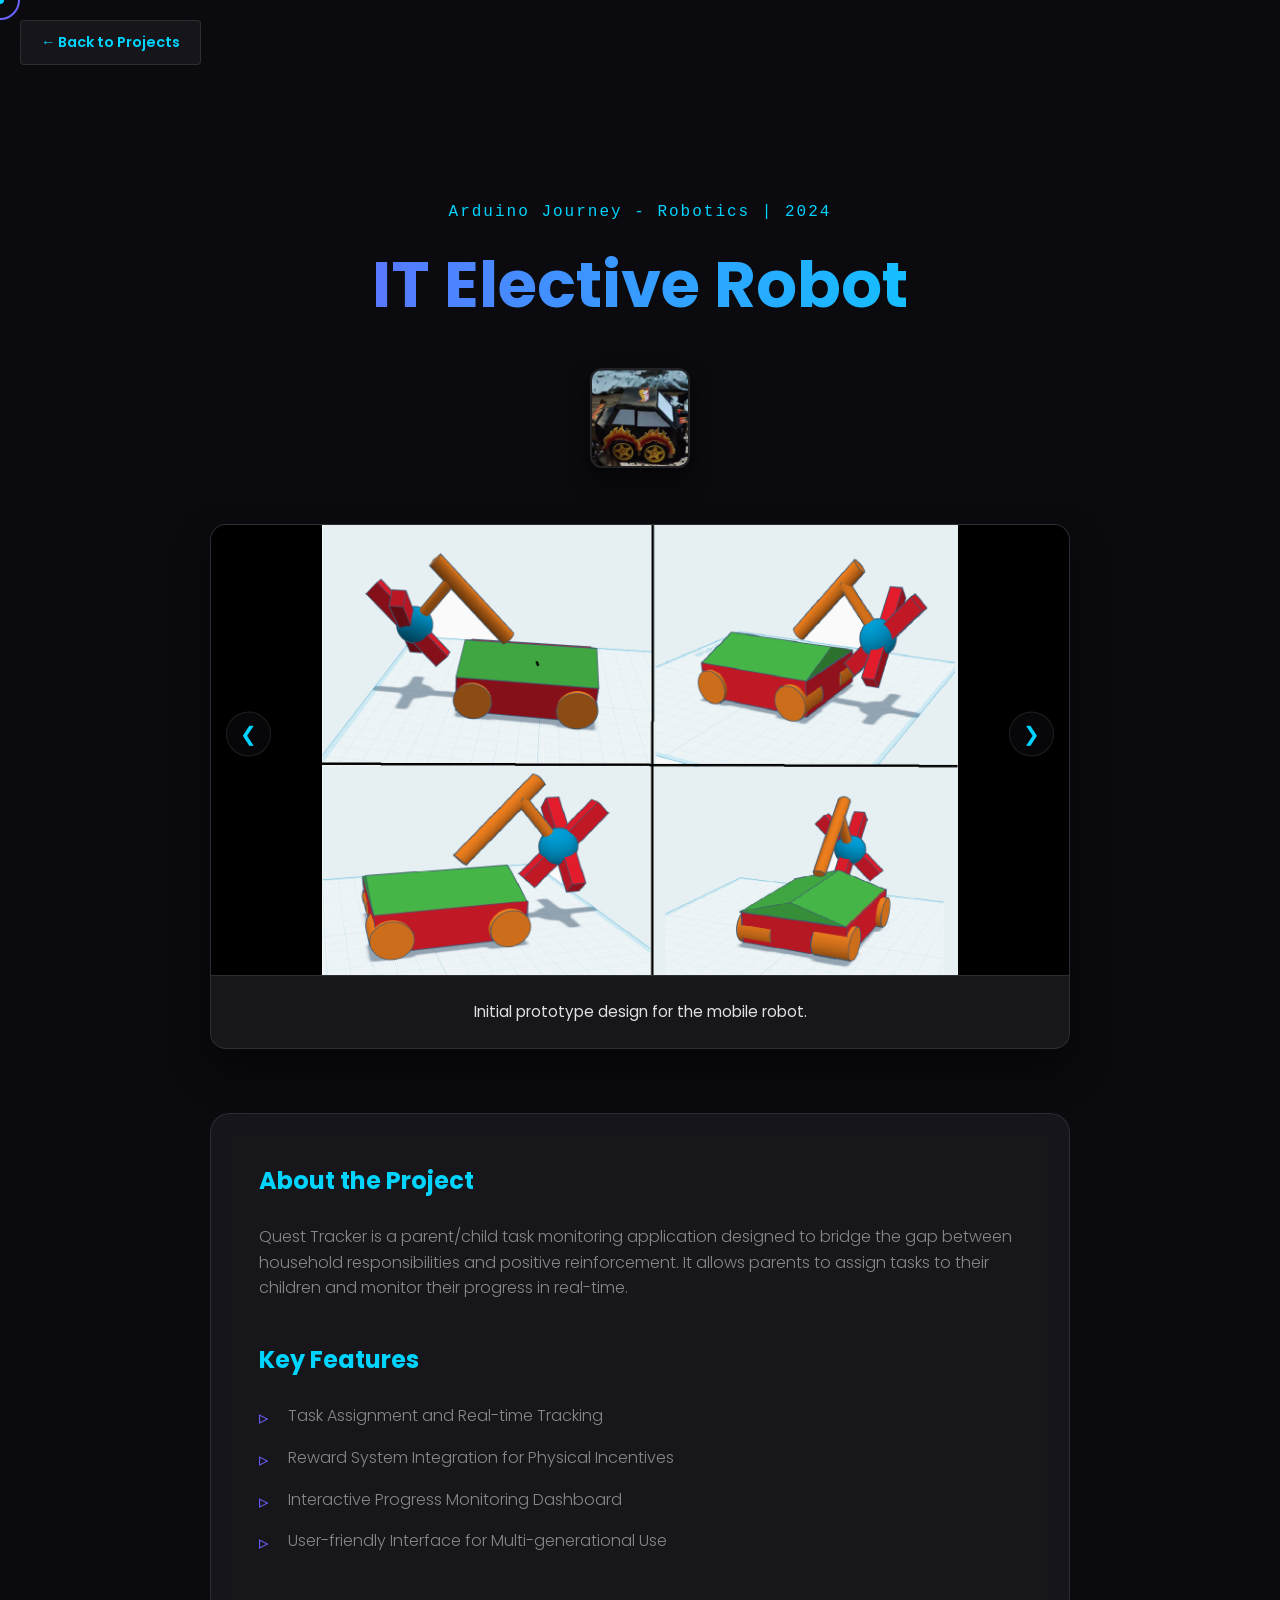
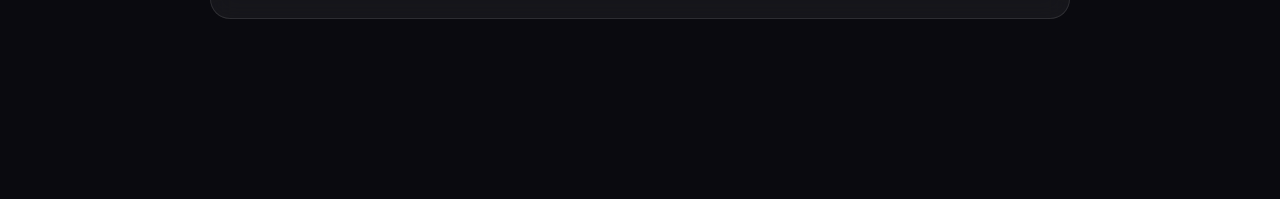
==== commit 33842195: "test test" ====
--- a/Arduino.html
+++ b/Arduino.html
@@ -3,13 +3,12 @@
 <head>
     <meta charset="UTF-8">
     <meta name="viewport" content="width=device-width, initial-scale=1.0">
-    <title>Arduino Robot | Jesrel Cuambot</title>
+    <title>Robotics | Jesrel Cuambot</title>
     <link rel="stylesheet" href="style.css">
     <link rel="preconnect" href="https://fonts.googleapis.com">
     <link rel="preconnect" href="https://fonts.gstatic.com" crossorigin>
     <link href="https://fonts.googleapis.com/css2?family=Poppins:wght@300;400;600;700&display=swap" rel="stylesheet">
     <style>
-        /* ADDED MISSING VARIABLES FOR THE NEW THEME */
         :root {
             --accent-cyan: #00d4ff;
             --accent-purple: #6c63ff;
@@ -26,11 +25,11 @@
             color: var(--white);
             margin: 0;
             font-family: 'Poppins', sans-serif;
-            cursor: none; /* Hides the default computer mouse */
+            cursor: none;
         }
 
         a, button {
-            cursor: none; /* Ensures links also hide default mouse */
+            cursor: none;
         }
 
         /* --- CUSTOM CURSOR CSS --- */
@@ -41,7 +40,7 @@
             transform: translate(-50%, -50%);
             border-radius: 50%;
             z-index: 9999;
-            pointer-events: none; /* Lets you click "through" the cursor */
+            pointer-events: none;
         }
 
         .cursor-dot {
@@ -57,13 +56,11 @@
             transition: width 0.2s, height 0.2s, background-color 0.2s;
         }
 
-        /* Active hover state for cursor */
         .cursor-outline.hovering {
             width: 60px;
             height: 60px;
             background-color: rgba(108, 99, 255, 0.1);
         }
-        /* ------------------------- */
 
         .back-btn-top {
             position: fixed;
@@ -98,13 +95,13 @@
         }
 
         .project-header {
-            margin-bottom: 3rem;
+            margin-bottom: 2rem;
             text-align: center;
         }
 
         .project-title {
-            font-size: clamp(2rem, 5vw, 3.5rem);
-            margin-bottom: 1rem;
+            font-size: clamp(2.5rem, 5vw, 4rem);
+            margin-bottom: 0.5rem;
             color: var(--white);
         }
 
@@ -112,7 +109,7 @@
             background: linear-gradient(90deg, var(--accent-purple), var(--accent-cyan));
             -webkit-background-clip: text;
             -webkit-text-fill-color: transparent;
-            color: transparent; /* Fallback */
+            color: transparent;
         }
 
         .pre-title {
@@ -122,31 +119,88 @@
             font-size: 1rem;
         }
 
-        .media-container {
-            width: 100%;
+        /* --- LOGO 100x100 --- */
+        .logo-container {
+            text-align: center;
             margin-bottom: 3rem;
+        }
+
+        .logo-container img {
+            width: 100px;
+            height: 100px;
+            object-fit: cover;
+            border-radius: 12px;
+            border: 2px solid var(--glass-border);
+            box-shadow: 0 10px 20px rgba(0,0,0,0.5);
+        }
+
+        /* --- SLIDER CSS --- */
+        .slider-container {
+            position: relative;
+            max-width: 100%;
+            overflow: hidden;
             border-radius: 16px;
-            overflow: hidden;
+            margin-bottom: 4rem;
+            background: var(--surface);
             border: 1px solid var(--glass-border);
             box-shadow: 0 20px 40px rgba(0,0,0,0.4);
+        }
+
+        .slider-wrapper {
+            display: flex;
+            transition: transform 0.4s cubic-bezier(0.25, 1, 0.5, 1);
+        }
+
+        .slide {
+            min-width: 100%;
+            box-sizing: border-box;
+            display: flex;
+            flex-direction: column;
+        }
+
+.slide img, 
+        .slide video {
+            width: 100%;
+            max-height: 450px;
+            object-fit: contain; /* Ensures whole image/video fits inside without stretching */
             background: #000;
-        }
-
-        .media-container video {
-            width: 100%;
-            display: block;
-        }
-
-        .code-block {
-            background: rgba(10, 10, 15, 0.9);
+            outline: none; /* Removes any default focus borders */
+        }
+
+        .slide-description {
+            padding: 1.5rem 2rem;
+            text-align: center;
+            margin: 0;
+            color: var(--white);
+            font-size: 0.95rem;
+            border-top: 1px solid var(--glass-border);
+        }
+
+        .slider-btn {
+            position: absolute;
+            top: 40%; /* Places arrows over the image, not the text */
+            transform: translateY(-50%);
+            background: rgba(10, 10, 15, 0.7);
+            color: var(--accent-cyan);
             border: 1px solid var(--glass-border);
-            padding: 2rem;
-            border-radius: 12px;
-            overflow-x: auto;
-            font-family: 'Courier New', monospace;
-            color: var(--accent-cyan);
-            margin-bottom: 3rem;
-        }
+            width: 45px;
+            height: 45px;
+            border-radius: 50%;
+            font-size: 20px;
+            display: flex;
+            align-items: center;
+            justify-content: center;
+            transition: var(--transition);
+        }
+
+        .slider-btn:hover {
+            background: var(--accent-cyan);
+            color: var(--bg-dark);
+        }
+
+        .prev-btn { left: 15px; }
+        .next-btn { right: 15px; }
+        /* ------------------ */
 
         .details-card {
             background: var(--surface);
@@ -170,21 +224,140 @@
             line-height: 1.6;
         }
 
+        .features-list {
+            list-style: none;
+            padding: 0;
+            color: var(--text-muted);
+        }
+
+        .features-list li {
+            position: relative;
+            padding-left: 1.8rem;
+            margin-bottom: 1rem;
+            font-weight: 300;
+        }
+
+        .features-list li::before {
+            content: "▹";
+            position: absolute;
+            left: 0;
+            color: var(--accent-purple);
+            font-size: 1.2rem;
+        }
+
         .reveal {
             opacity: 0;
             transform: translateY(30px);
             transition: all 0.8s ease-out;
         }
-        
         .reveal.active {
             opacity: 1;
             transform: translateY(0);
         }
-
-        /* Disable custom cursor on mobile devices */
+        /* --- DOWNLOAD SECTION CSS --- */
+.download-section {
+    background: var(--surface);
+    backdrop-filter: blur(12px);
+    border: 1px solid var(--glass-border);
+    padding: 3rem;
+    border-radius: 20px;
+    margin-bottom: 3rem; /* Spaces it out before the Details Card */
+    text-align: center;
+}
+
+.download-section h3 {
+    color: var(--accent-cyan);
+    margin-bottom: 1rem;
+    font-size: 1.5rem;
+}
+
+.download-section p {
+    color: var(--text-muted);
+    margin-bottom: 2rem;
+    font-weight: 300;
+}
+
+.download-btn {
+    display: inline-flex;
+    align-items: center;
+    gap: 10px;
+    background: linear-gradient(90deg, var(--accent-purple), var(--accent-cyan));
+    color: var(--bg-dark);
+    padding: 12px 32px;
+    border-radius: 30px;
+    text-decoration: none;
+    font-weight: 700;
+    font-size: 1.1rem;
+    transition: var(--transition);
+    border: none;
+    box-shadow: 0 5px 15px rgba(108, 99, 255, 0.3);
+}
+
+.download-btn:hover {
+    transform: translateY(-3px);
+    box-shadow: 0 8px 25px rgba(0, 212, 255, 0.5);
+    color: var(--bg-dark);
+}
+/* --- SLIDER IMAGE CLICK EFFECT --- */
+.slide img {
+    cursor: pointer;
+    transition: transform 0.2s ease;
+}
+
+.slide img:hover {
+    transform: scale(1.02);
+}
+
+/* --- LIGHTBOX MODAL CSS --- */
+.custom-modal {
+    display: none;
+    position: fixed;
+    z-index: 10000;
+    padding-top: 60px;
+    left: 0;
+    top: 0;
+    width: 100%;
+    height: 100%;
+    overflow: auto;
+    background-color: rgba(10, 10, 15, 0.92);
+    backdrop-filter: blur(8px);
+}
+
+.modal-view-content {
+    margin: auto;
+    display: block;
+    max-width: 90%;
+    max-height: 85vh;
+    border-radius: 8px;
+    border: 1px solid var(--glass-border);
+    animation: zoomEffect 0.3s cubic-bezier(0.34, 1.56, 0.64, 1);
+    box-shadow: 0 20px 40px rgba(0,0,0,0.6);
+}
+.modal-close-btn {
+    position: absolute;
+    top: 25px;
+    right: 35px;
+    color: var(--accent-cyan);
+    font-size: 40px;
+    font-weight: bold;
+    cursor: pointer;
+    transition: var(--transition);
+}
+
+.modal-close-btn:hover {
+    color: var(--white);
+    transform: scale(1.1);
+}
+
+@keyframes zoomEffect {
+    from { transform: scale(0.85); opacity: 0; }
+    to { transform: scale(1); opacity: 1; }
+}
+        
         @media (max-width: 768px) {
             .cursor-dot, .cursor-outline { display: none; }
             body, a, button { cursor: auto; }
+            .slider-btn { display: none; } /* Hide buttons on mobile to encourage swiping */
         }
     </style>
 </head>
@@ -196,22 +369,148 @@
 
     <main class="container section-padding">
         <div class="project-detail-content reveal">
+            
             <div class="project-header">
-                <p class="pre-title">IT Elective Project | Group Activity</p>
-                <h1 class="project-title gradient-text">Arduino Mobile Robot</h1>
+                <p class="pre-title">Arduino Journey - Robotics  | 2024</p>
+                <h1 class="project-title gradient-text">IT Elective Robot</h1>
             </div>
 
-            <div class="media-container">
-                <video controls>
-                    <source src="robot.mp4" type="video/mp4">
-                    Your browser does not support the video tag.
-                </video>
+            <div class="logo-container">
+                <img src="./ArduinoImage.png" alt="Quest Tracker Logo">
             </div>
 
+            <div class="slider-container">
+                <div class="slider-wrapper">
+                    
+                    <div class="slide">
+                        <img src="./Arduino-Showcase/Prototype-Design.png" alt="Prototype Design">
+                        <p class="slide-description">Initial prototype design for the mobile robot.</p>
+                    </div>
+
+                    <div class="slide">
+                        <img src="./Arduino-Showcase/Diagram.png" alt="Diagram">
+                        <p class="slide-description">Circuit diagram for the robot's electronic components.</p>
+                    </div>
+
+                     <div class="slide">
+    <video muted loop onclick="this.paused ? this.play() : this.pause();">
+        <source src="./Arduino-Showcase/robot.mp4" type="video/mp4">
+    </video>
+    <p class="slide-description"> demonstration of the robot in action.</p>
+</div>
+                    
+                </div>
+                
+                <button class="slider-btn prev-btn">&#10094;</button>
+                <button class="slider-btn next-btn">&#10095;</button>
+            </div>
+
+
+
             <div class="details-card">
-                <h3>Project Overview</h3>
-                <p>A group activity using Arduino Uno to create a fully functional Mobile Robot (MOBOT). This project focused on integrating hardware components with C++ based Arduino programming to achieve autonomous or remote-controlled movement.</p>
+                <h3>About the Project</h3>
+                <p>Quest Tracker is a parent/child task monitoring application designed to bridge the gap between household responsibilities and positive reinforcement. It allows parents to assign tasks to their children and monitor their progress in real-time.</p>
                 
-                <h3>Source Code Snippet</h3>
-                <div class="code-block">
-                    <pre>+                <h3 style="margin-top: 2.5rem;">Key Features</h3>
+                <ul class="features-list">
+                    <li>Task Assignment and Real-time Tracking</li>
+                    <li>Reward System Integration for Physical Incentives</li>
+                    <li>Interactive Progress Monitoring Dashboard</li>
+                    <li>User-friendly Interface for Multi-generational Use</li>
+                </ul>
+            </div>
+        </div>
+    </main>
+
+    <script src="script.js"></script>
+    <script>
+        document.addEventListener('DOMContentLoaded', () => {
+        document.querySelectorAll('.reveal').forEach(el => el.classList.add('active'));
+
+        // --- LIGHTBOX MODAL LOGIC ---
+            const modal = document.getElementById("imageModal");
+            const modalImg = document.getElementById("modalTargetImg");
+            const closeBtn = document.querySelector(".modal-close-btn");
+            const sliderImages = document.querySelectorAll(".slide img");
+
+            // Open modal when an image is clicked
+            sliderImages.forEach(img => {
+                img.addEventListener("click", function() {
+                    modal.style.display = "block";
+                    modalImg.src = this.src;
+                });
+            });
+
+            // Close modal when the X is clicked
+            closeBtn.addEventListener("click", () => {
+                modal.style.display = "none";
+            });
+
+            // Close modal if the user clicks the dark background outside the image
+            modal.addEventListener("click", (e) => {
+                if (e.target === modal) {
+                    modal.style.display = "none";
+                }
+            });
+            
+            // --- CUSTOM CURSOR LOGIC ---
+            const cursorDot = document.querySelector('.cursor-dot');
+            const cursorOutline = document.querySelector('.cursor-outline');
+
+            window.addEventListener('mousemove', (e) => {
+                const posX = e.clientX;
+                const posY = e.clientY;
+                cursorDot.style.left = `${posX}px`;
+                cursorDot.style.top = `${posY}px`;
+                cursorOutline.style.left = `${posX}px`;
+                cursorOutline.style.top = `${posY}px`;
+            });
+
+            document.querySelectorAll('a, button').forEach(el => {
+                el.addEventListener('mouseenter', () => cursorOutline.classList.add('hovering'));
+                el.addEventListener('mouseleave', () => cursorOutline.classList.remove('hovering'));
+            });
+
+            // --- SLIDER LOGIC ---
+            const sliderWrapper = document.querySelector('.slider-wrapper');
+            const slides = document.querySelectorAll('.slide');
+            const prevBtn = document.querySelector('.prev-btn');
+            const nextBtn = document.querySelector('.next-btn');
+            
+            let currentIndex = 0;
+
+            function updateSlider() {
+                sliderWrapper.style.transform = `translateX(-${currentIndex * 100}%)`;
+            }
+
+            nextBtn.addEventListener('click', () => {
+                currentIndex = (currentIndex < slides.length - 1) ? currentIndex + 1 : 0;
+                updateSlider();
+            });
+
+            prevBtn.addEventListener('click', () => {
+                currentIndex = (currentIndex > 0) ? currentIndex - 1 : slides.length - 1;
+                updateSlider();
+            });
+
+            // --- MOBILE SWIPE LOGIC ---
+            let touchStartX = 0;
+            let touchEndX = 0;
+
+            sliderWrapper.addEventListener('touchstart', e => {
+                touchStartX = e.changedTouches[0].screenX;
+            });
+
+            sliderWrapper.addEventListener('touchend', e => {
+                touchEndX = e.changedTouches[0].screenX;
+                if (touchEndX < touchStartX - 50) nextBtn.click(); // Swipe Left
+                if (touchEndX > touchStartX + 50) prevBtn.click(); // Swipe Right
+            });
+        });
+    </script>
+    <div id="imageModal" class="custom-modal">
+    <span class="modal-close-btn">&times;</span>
+    <img class="modal-view-content" id="modalTargetImg" alt="Expanded View">
+</div>
+</body>
+</html>
